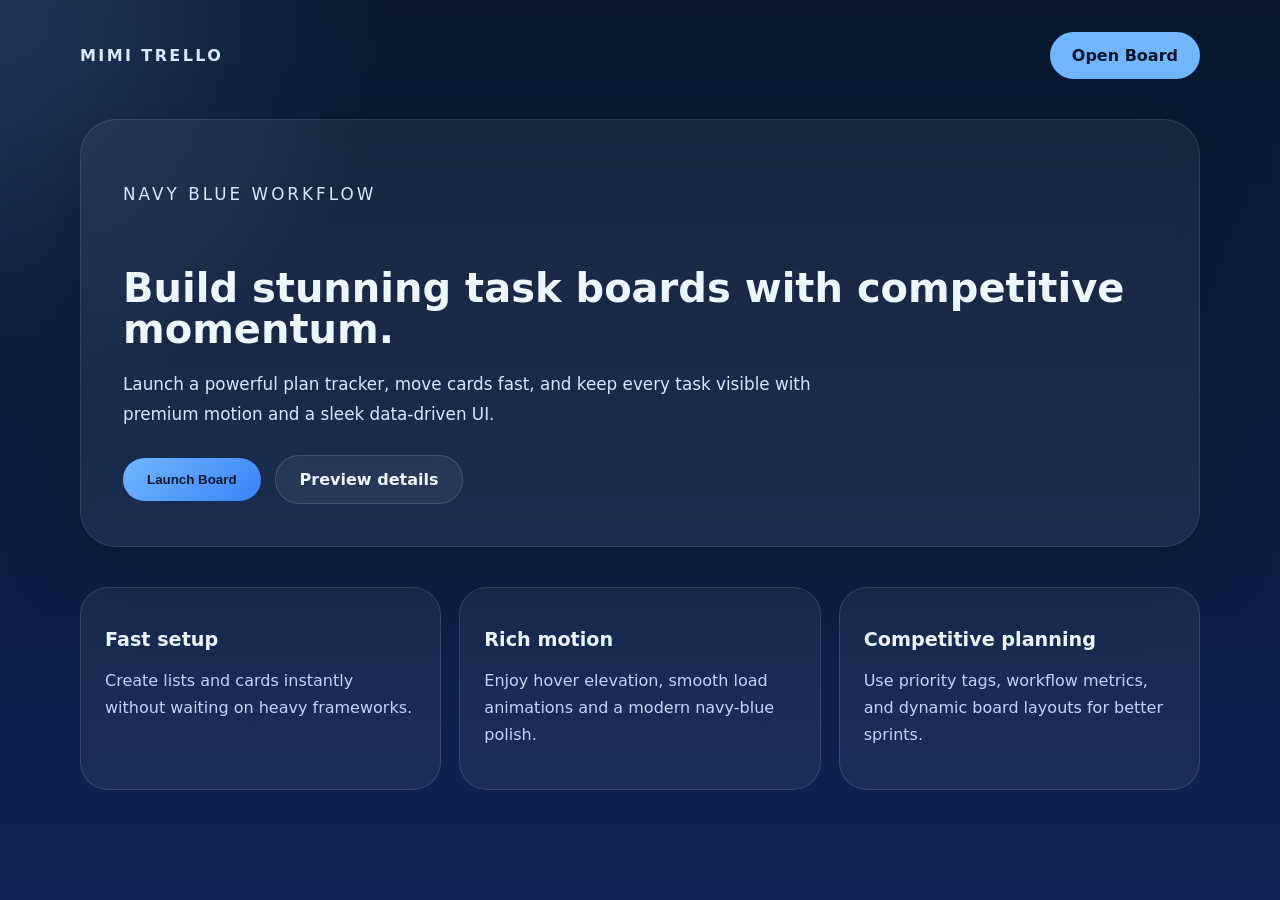
==== index.html @ 8b4002b3 "task done" ====
<!DOCTYPE html>
<html lang="en">
<head>
  <meta charset="UTF-8" />
  <meta name="viewport" content="width=device-width, initial-scale=1.0" />
  <title>Mimi Trello | Home</title>
  <link rel="stylesheet" href="home.css" />
</head>
<body>
  <div class="home-shell">
    <nav class="home-nav">
      <span class="brand">Mimi Trello</span>
      <a class="nav-link" href="board.html">Open Board</a>
    </nav>

    <section class="home-hero">
      <p class="eyebrow">Navy blue workflow</p>
      <h1>Build stunning task boards with competitive momentum.</h1>
      <p>Launch a powerful plan tracker, move cards fast, and keep every task visible with premium motion and a sleek data-driven UI.</p>
      <div class="hero-actions">
        <button id="launchBoard">Launch Board</button>
        <a class="ghost-link" href="card-details.html">Preview details</a>
      </div>
    </section>

    <section class="features-grid">
      <article>
        <h2>Fast setup</h2>
        <p>Create lists and cards instantly without waiting on heavy frameworks.</p>
      </article>
      <article>
        <h2>Rich motion</h2>
        <p>Enjoy hover elevation, smooth load animations and a modern navy-blue polish.
        </p>
      </article>
      <article>
        <h2>Competitive planning</h2>
        <p>Use priority tags, workflow metrics, and dynamic board layouts for better sprints.</p>
      </article>
    </section>
  </div>

  <script src="home.js"></script>
</body>
</html>
---- home.css ----
:root {
  --navy-900: #041529;
  --navy-700: #102b54;
  --accent: #71b6ff;
  --text: #eef6ff;
  --surface: rgba(255, 255, 255, 0.08);
}

* {
  box-sizing: border-box;
}

body {
  margin: 0;
  min-height: 100vh;
  font-family: Inter, system-ui, sans-serif;
  background: radial-gradient(circle at top left, rgba(113, 182, 255, 0.2), transparent 25%),
    linear-gradient(180deg, #08172f 0%, #0d2452 100%);
  color: var(--text);
  padding: 32px;
}

.home-shell {
  max-width: 1120px;
  margin: 0 auto;
}

.home-nav {
  display: flex;
  justify-content: space-between;
  align-items: center;
  margin-bottom: 40px;
}

.brand {
  font-weight: 800;
  letter-spacing: 0.15em;
  text-transform: uppercase;
  color: #dbe9ff;
}

.nav-link {
  color: var(--navy-900);
  background: var(--accent);
  padding: 14px 22px;
  border-radius: 999px;
  text-decoration: none;
  font-weight: 700;
}

.home-hero {
  padding: 42px;
  border-radius: 36px;
  background: rgba(255, 255, 255, 0.06);
  border: 1px solid rgba(255, 255, 255, 0.1);
  box-shadow: 0 28px 80px rgba(0, 0, 0, 0.22);
  backdrop-filter: blur(10px);
  animation: floatIn 0.9s ease both;
}

.eyebrow {
  display: inline-block;
  text-transform: uppercase;
  color: #92c3ff;
  letter-spacing: 0.18em;
  font-size: 0.85rem;
  margin-bottom: 18px;
}

.home-hero h1 {
  font-size: clamp(2.5rem, 3vw, 4.2rem);
  line-height: 1.03;
  margin-bottom: 18px;
}

.home-hero p {
  max-width: 720px;
  color: #d6e8ff;
  font-size: 1.05rem;
  line-height: 1.8;
  margin-bottom: 26px;
}

.hero-actions {
  display: flex;
  flex-wrap: wrap;
  align-items: center;
  gap: 14px;
}

.hero-actions button,
.hero-actions .ghost-link {
  border-radius: 24px;
  padding: 14px 24px;
  font-weight: 700;
}

.hero-actions button {
  background: linear-gradient(135deg, #70b7ff, #3b82f6);
  border: none;
  color: #07142f;
  cursor: pointer;
  transition: transform 0.2s ease, filter 0.2s ease;
}

.hero-actions button:hover {
  transform: translateY(-1px);
  filter: brightness(1.05);
}

.ghost-link {
  color: var(--text);
  text-decoration: none;
  background: rgba(255, 255, 255, 0.06);
  border: 1px solid rgba(255, 255, 255, 0.14);
}

.features-grid {
  display: grid;
  grid-template-columns: repeat(3, minmax(235px, 1fr));
  gap: 18px;
  margin-top: 40px;
}

.features-grid article {
  padding: 24px;
  border-radius: 28px;
  background: rgba(255, 255, 255, 0.05);
  border: 1px solid rgba(255, 255, 255, 0.12);
  transition: transform 0.25s ease;
}

.features-grid article:hover {
  transform: translateY(-3px);
}

.features-grid h2 {
  margin-bottom: 10px;
  font-size: 1.2rem;
}

.features-grid p {
  color: #bfd4ff;
  line-height: 1.7;
}

@media (max-width: 900px) {
  .features-grid {
    grid-template-columns: 1fr;
  }
}

@keyframes floatIn {
  from {
    opacity: 0;
    transform: translateY(20px);
  }
  to {
    opacity: 1;
    transform: translateY(0);
  }
}
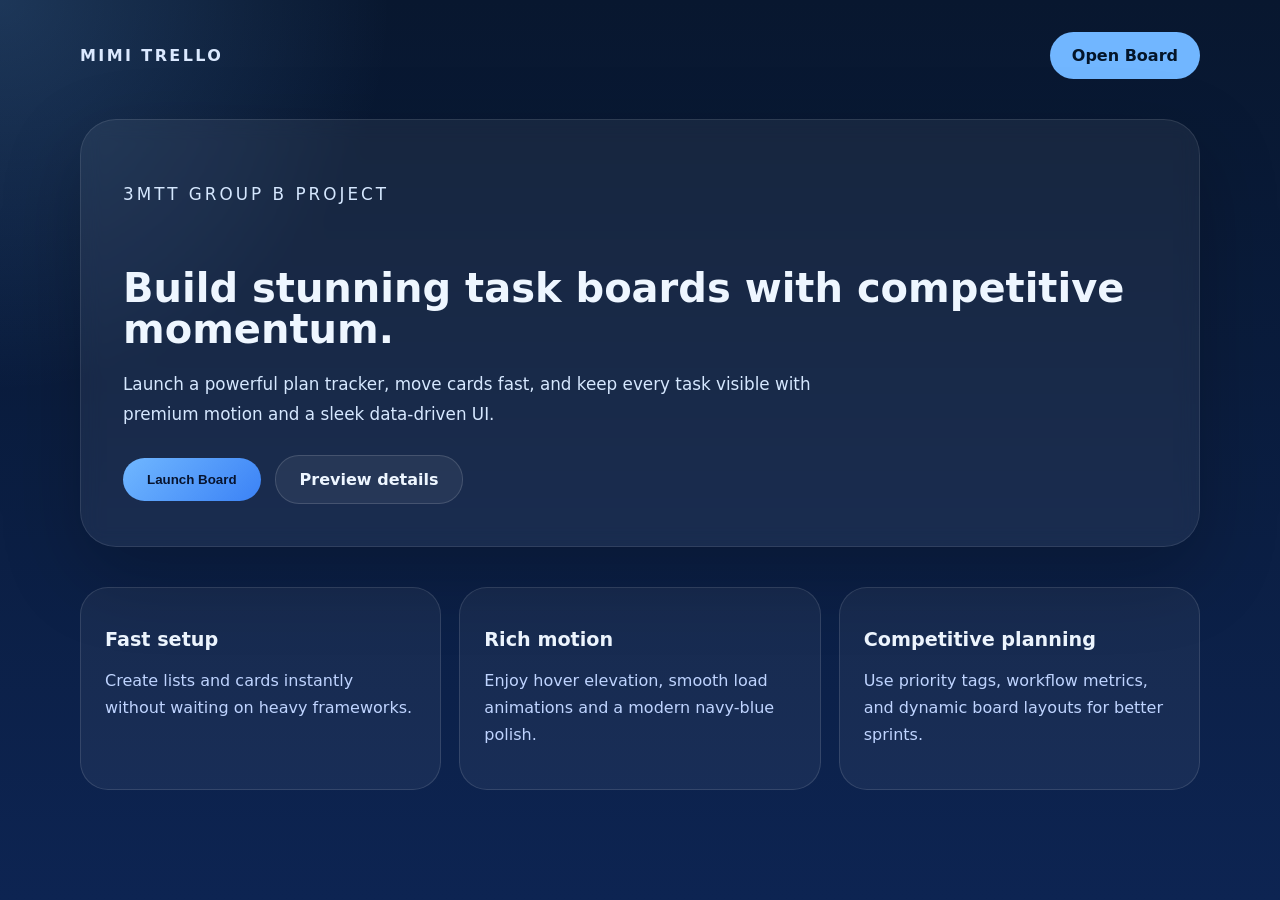
==== commit e38d46d3: "correction made" ====
--- a/index.html
+++ b/index.html
@@ -1,45 +1,49 @@
 <!DOCTYPE html>
 <html lang="en">
+
 <head>
-  <meta charset="UTF-8" />
-  <meta name="viewport" content="width=device-width, initial-scale=1.0" />
-  <title>Mimi Trello | Home</title>
-  <link rel="stylesheet" href="home.css" />
+    <meta charset="UTF-8" />
+    <meta name="viewport" content="width=device-width, initial-scale=1.0" />
+    <title>Mimi Trello | Home</title>
+    <link rel="stylesheet" href="home.css" />
 </head>
+
 <body>
-  <div class="home-shell">
-    <nav class="home-nav">
-      <span class="brand">Mimi Trello</span>
-      <a class="nav-link" href="board.html">Open Board</a>
-    </nav>
+    <div class="home-shell">
+        <nav class="home-nav">
+            <span class="brand">Mimi Trello</span>
+            <a class="nav-link" href="board.html">Open Board</a>
+        </nav>
 
-    <section class="home-hero">
-      <p class="eyebrow">Navy blue workflow</p>
-      <h1>Build stunning task boards with competitive momentum.</h1>
-      <p>Launch a powerful plan tracker, move cards fast, and keep every task visible with premium motion and a sleek data-driven UI.</p>
-      <div class="hero-actions">
-        <button id="launchBoard">Launch Board</button>
-        <a class="ghost-link" href="card-details.html">Preview details</a>
-      </div>
-    </section>
+        <section class="home-hero">
+            <p class="eyebrow">3mtt group B project</p>
+            <h1>Build stunning task boards with competitive momentum.</h1>
+            <p>Launch a powerful plan tracker, move cards fast, and keep every task visible with premium motion and a
+                sleek data-driven UI.</p>
+            <div class="hero-actions">
+                <button id="launchBoard">Launch Board</button>
+                <a class="ghost-link" href="card-details.html">Preview details</a>
+            </div>
+        </section>
 
-    <section class="features-grid">
-      <article>
-        <h2>Fast setup</h2>
-        <p>Create lists and cards instantly without waiting on heavy frameworks.</p>
-      </article>
-      <article>
-        <h2>Rich motion</h2>
-        <p>Enjoy hover elevation, smooth load animations and a modern navy-blue polish.
-        </p>
-      </article>
-      <article>
-        <h2>Competitive planning</h2>
-        <p>Use priority tags, workflow metrics, and dynamic board layouts for better sprints.</p>
-      </article>
-    </section>
-  </div>
+        <section class="features-grid">
+            <article>
+                <h2>Fast setup</h2>
+                <p>Create lists and cards instantly without waiting on heavy frameworks.</p>
+            </article>
+            <article>
+                <h2>Rich motion</h2>
+                <p>Enjoy hover elevation, smooth load animations and a modern navy-blue polish.
+                </p>
+            </article>
+            <article>
+                <h2>Competitive planning</h2>
+                <p>Use priority tags, workflow metrics, and dynamic board layouts for better sprints.</p>
+            </article>
+        </section>
+    </div>
 
-  <script src="home.js"></script>
+    <script src="home.js"></script>
 </body>
+
 </html>
